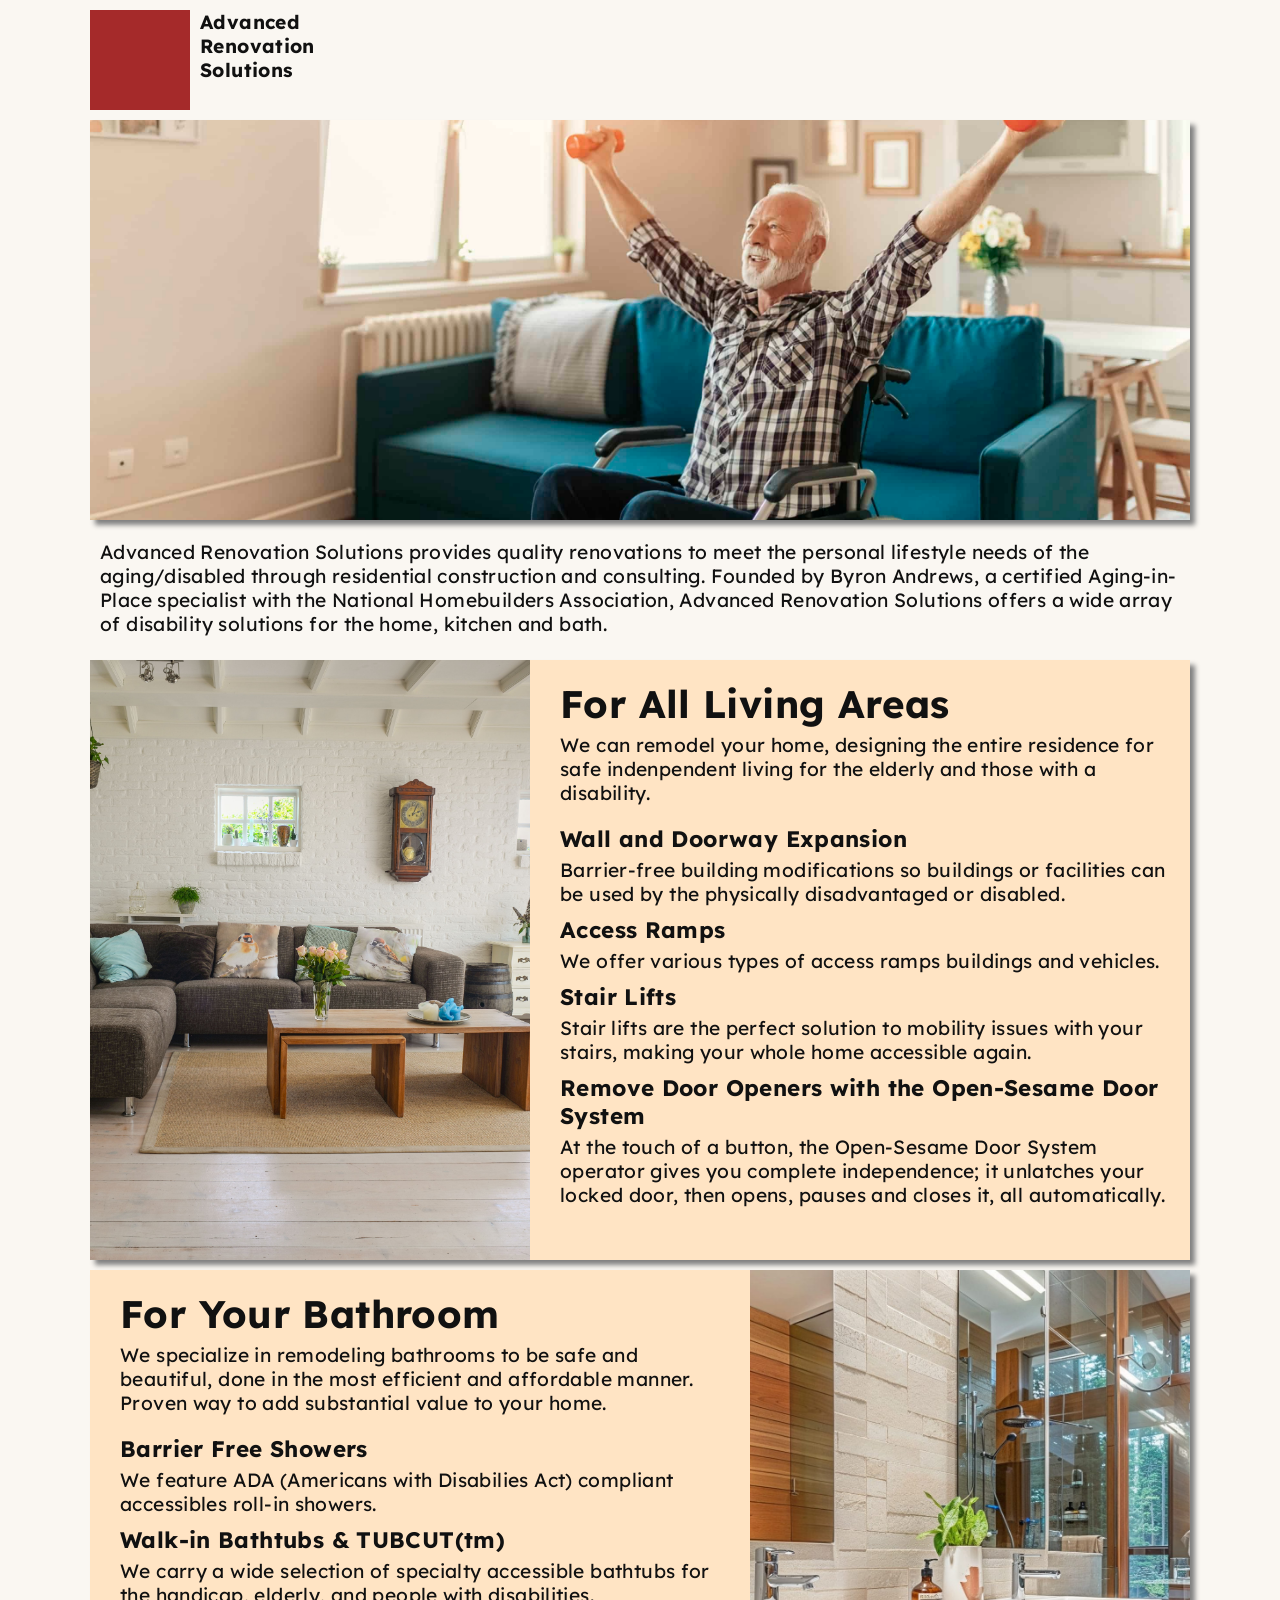
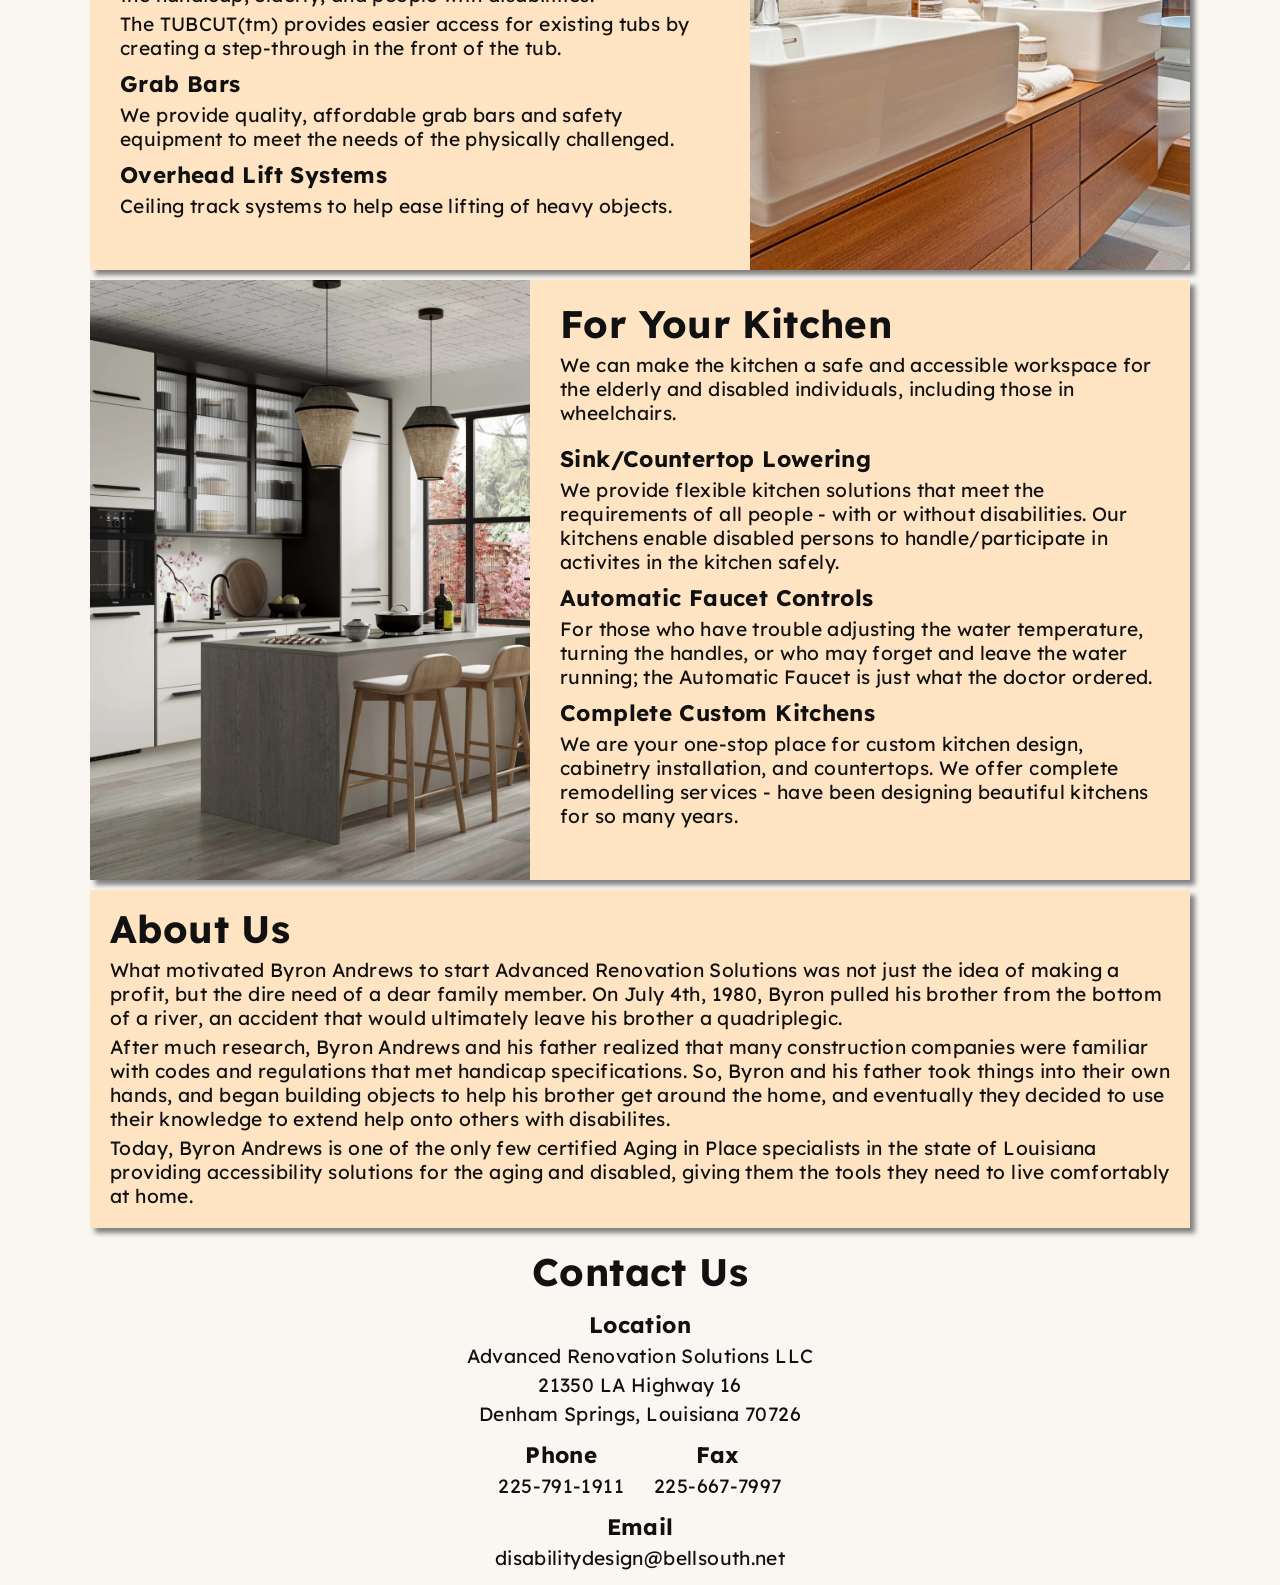
==== index.html @ 1af71c85 "Finish v1 Draft" ====
<!DOCTYPE html>
<html>
    <head>
        <meta charset="UTF-8">
        <meta name="viewport" content="width=device-width, initial-scale=1.0">
        <title> ARS </title>

        <!--Fonts-->
        <link rel="preconnect" href="https://fonts.googleapis.com">
        <link rel="preconnect" href="https://fonts.gstatic.com" crossorigin>
        <link href="https://fonts.googleapis.com/css2?family=Atkinson+Hyperlegible:ital,wght@0,400;0,700;1,400;1,700&family=Lexend:wght@100..900&display=swap" rel="stylesheet">

        <!--Styling-->
        <link rel="stylesheet" href="style.css">

    </head>

    <body>
        <div class="page">
            <!--Header Bar with Logo and Name-->
            <div class="header">
                <div class="logo"></div>
                <div class="name">
                    Advanced Renovation Solutions
                </div>
            </div>

            <!--Poster Image-->
            <div class="poster">
                <img class="poster-image" src="images/poster.jpg" alt="">
            </div>

            <!--Info Section-->
            <div class="info">
                <div class="intro-blurb">
                    <p>
                        Advanced Renovation Solutions provides quality renovations to meet the personal lifestyle needs of the aging/disabled through residential construction and consulting.
                        Founded by Byron Andrews, a certified Aging-in-Place specialist with the National Homebuilders Association, Advanced Renovation Solutions offers a wide array of disability solutions for the home, kitchen and bath.
                    </p>
                </div>
                <div class="info-box">
                    <img class="info-image left" src="images/image-1.jpg" alt="">
                    <div class="info-blurb">
                        <h1> For All Living Areas </h1>
                        <p class="section-intro"> We can remodel your home, designing the entire residence for safe indenpendent living for the elderly and those with a disability. </p>

                        <h3> Wall and Doorway Expansion </h3>
                        <p> Barrier-free building modifications so buildings or facilities can be used by the physically disadvantaged or disabled. </p>

                        <h3> Access Ramps </h3>
                        <p> We offer various types of access ramps buildings and vehicles. </p>

                        <h3> Stair Lifts </h3>
                        <p> Stair lifts are the perfect solution to mobility issues with your stairs, making your whole home accessible again. </p>

                        <h3> Remove Door Openers with the Open-Sesame Door System </h3>
                        <p> At the touch of a button, the Open-Sesame Door System operator gives you complete independence; it unlatches your locked door, then opens, pauses and closes it, all automatically. </p>
                    </div>
                </div>
                <div class="info-box">
                    <div class="info-blurb">
                        <h1> For Your Bathroom </h1>
                        <p class="section-intro"> We specialize in remodeling bathrooms to be safe and beautiful, done in the most efficient and affordable manner. Proven way to add substantial value to your home.

                        <h3> Barrier Free Showers </h3>
                        <p> We feature ADA (Americans with Disabilies Act) compliant accessibles roll-in showers. </p>

                        <h3> Walk-in Bathtubs & TUBCUT(tm) </h3>
                        <p> We carry a wide selection of specialty accessible bathtubs for the handicap, elderly, and people with disabilities. </p>

                        <p> The TUBCUT(tm) provides easier access for existing tubs by creating a step-through in the front of the tub. </p>

                        <h3> Grab Bars </h3>
                        <p> We provide quality, affordable grab bars and safety equipment to meet the needs of the physically challenged. </p>

                        <h3> Overhead Lift Systems </h3>
                        <p> Ceiling track systems to help ease lifting of heavy objects. </p>

                    </div>
                    <img class="info-image right" src="images/image-2.jpg" alt="">
                </div>
                <div class="info-box">
                    <img class="info-image left" src="images/image-3.jpg" alt="">
                    <div class="info-blurb">
                        <h1> For Your Kitchen </h1>
                        <p class="section-intro"> We can make the kitchen a safe and accessible workspace for the elderly and disabled individuals, including those in wheelchairs. </p>

                        <h3> Sink/Countertop Lowering </h3>
                        <p> We provide flexible kitchen solutions that meet the requirements of all people - with or without disabilities. Our kitchens enable disabled persons to handle/participate in activites in the kitchen safely. </p>

                        <h3> Automatic Faucet Controls </h3>
                        <p> For those who have trouble adjusting the water temperature, turning the handles, or who may forget and leave the water running; the Automatic Faucet is just what the doctor ordered. </p>

                        <h3> Complete Custom Kitchens </h3>
                        <p> We are your one-stop place for custom kitchen design, cabinetry installation, and countertops. We offer complete remodelling services - have been designing beautiful kitchens for so many years. </p>
                    </div>
                </div>
                <div class="about">
                    <h1> About Us </h1>
                    <p> What motivated Byron Andrews to start Advanced Renovation Solutions was not just the idea of making a profit, but the dire need of a dear family member. On July 4th, 1980, Byron pulled his brother from the bottom of a river, an accident that would ultimately leave his brother a quadriplegic. </p>
                    <p> After much research, Byron Andrews and his father realized that many construction companies were familiar with codes and regulations that met handicap specifications. So, Byron and his father took things into their own hands, and began building objects to help his brother get around the home, and eventually they decided to use their knowledge to extend help onto others with disabilites. </p>
                    <p> Today, Byron Andrews is one of the only few certified Aging in Place specialists in the state of Louisiana providing accessibility solutions for the aging and disabled, giving them the tools they need to live comfortably at home. </p>
                </div>
            </div>

            <!--<div class="divider"> </div>-->

            <!--Contact Section-->
            <div class="contact">
                <h1> Contact Us </h1>

                <div class="contact-location">
                    <h3> Location </h3>
                    <p> Advanced Renovation Solutions LLC</p>
                    <p> 21350 LA Highway 16 </p>
                    <p> Denham Springs, Louisiana 70726 </p>
                </div>

                <div class="contact-numbers">
                    <div class="phone">
                        <h3> Phone </h3>
                        <p> 225-791-1911 </p>
                    </div>

                    <div class="fax">
                        <h3> Fax </h3>
                        <p> 225-667-7997 </p>
                    </div>
                </div>

                <div class="email">
                    <h3> Email </h3>
                    <p> disabilitydesign@bellsouth.net</p>
                </div>
            </div>
        </div>
    </body>
</html>
---- style.css ----
@import url('https://fonts.googleapis.com/css2?family=Atkinson+Hyperlegible:wght@400;700&display=swap');

:root {
    --primary-bg-colour: bisque;
    --secondary-bg-colour: beige;
}

.page {
    max-width: 1100px;
    margin: 0 auto;
}

body {
  font-family: "Lexend";
  font-size: 1.20rem;
  /*line-height: 1.6;*/
  letter-spacing: 0.02em;
  color: #111;
  /*background: #fff;*/
  background-color: #FAF7F2;
  margin: 10px;
}

.header {
    width: 100%;
    height: 100px;

    display: flex;
    flex-direction: row;

    /*background-color: var(--primary-bg-colour);*/
    margin-bottom: 10px;
}

.logo {
    width: 100px;
    height: 100%;

    background-color: brown;
    margin-right: 10px;
}

.name {
    width: min-content;
    font-weight: bold;
    /*font-size: 1.5rem;*/
    /*text-shadow: 20px 10px 10px grey;*/
}

.poster {
    width: 100%;
    height: 400px;
    box-shadow: 5px 5px 5px grey;
}

.poster-image {
    width: 100%;
    height: 100%;
    object-fit: cover;
}

.intro-blurb {
    height: 100px;
    padding: 10px;
    margin: 10px 0 10px 0;

    /*background-color: var(--primary-bg-colour);*/
}

.info-box {
    width: 100%;
    height: 600px;
    margin-bottom: 10px;

    display: flex;
    flex-direction: row;

    background-color: var(--primary-bg-colour);
    box-shadow: 5px 5px 5px grey;
}

.info-blurb {
    height: 100%;
    width: 70%;
    margin-left: 10px;
    padding: 20px
}

.info-image {
    width: 40%;
    height: 100%;
    object-fit: cover;
}

.section-intro {
    margin-bottom: 20px;
}

.left {
    /*margin-right: 10px;*/
}

.right {
    margin-left: 10px;
    right: 0px;
}

h1, h2, h3, p {
    margin: 0px 0px 5px 0px
}

h3 {
    margin-top: 10px
}

.about {
    margin-bottom: 10px;
    padding: 15px 20px 15px 20px;
    background-color: var(--primary-bg-colour);
    box-shadow: 5px 5px 5px grey;
}

.about p {
    max-width: 180ch;
}

.about h1 {
    margin-top: 0px;
}

.divider {
    height: 2px;
    margin: 20px 5px 10px 5px;

    background-color: black;
    box-shadow: 5px 2px 5px grey;
}

.contact {
    margin-top: 20px;

    display: flex;
    flex-direction: column;
    justify-content: center;
    align-items: center;
    text-align: center;
}

.contact-numbers {
    display: flex;
    flex-direction: row;
}

.fax {
    margin-left: 30px;
}
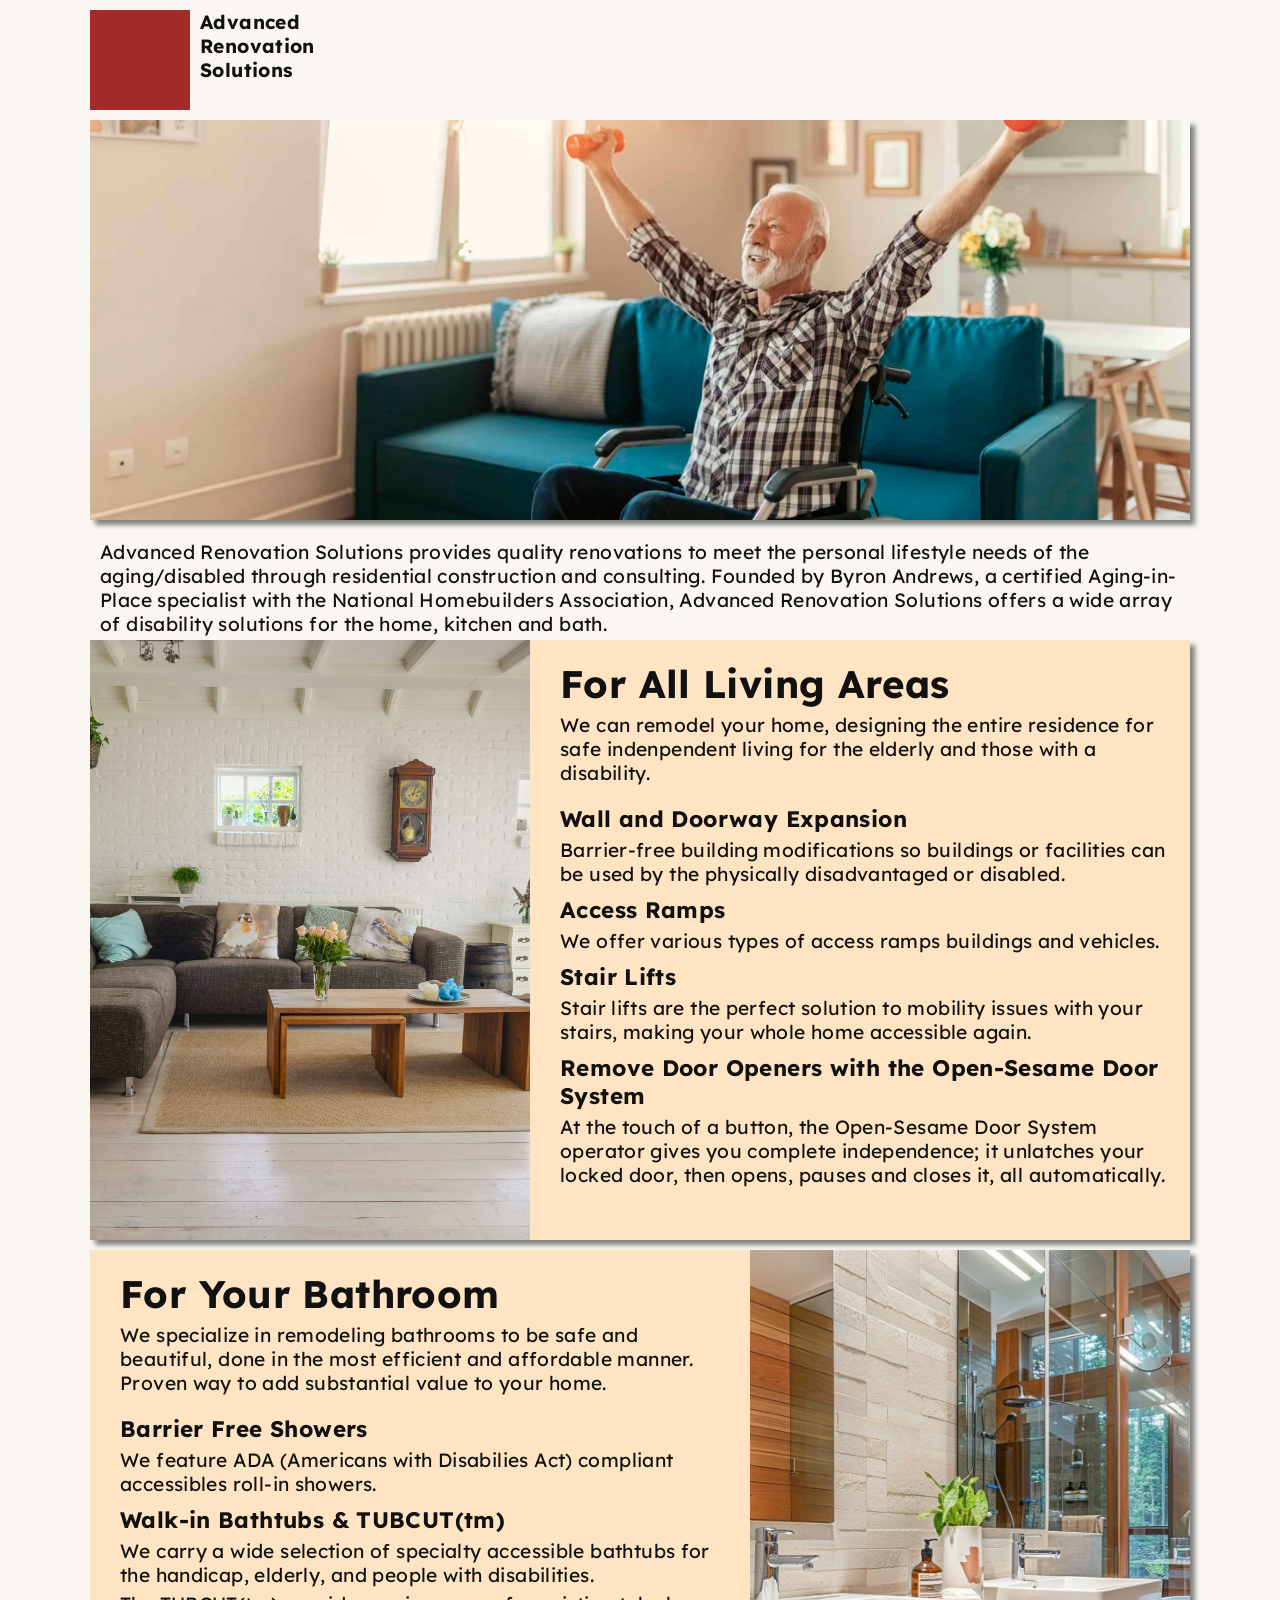
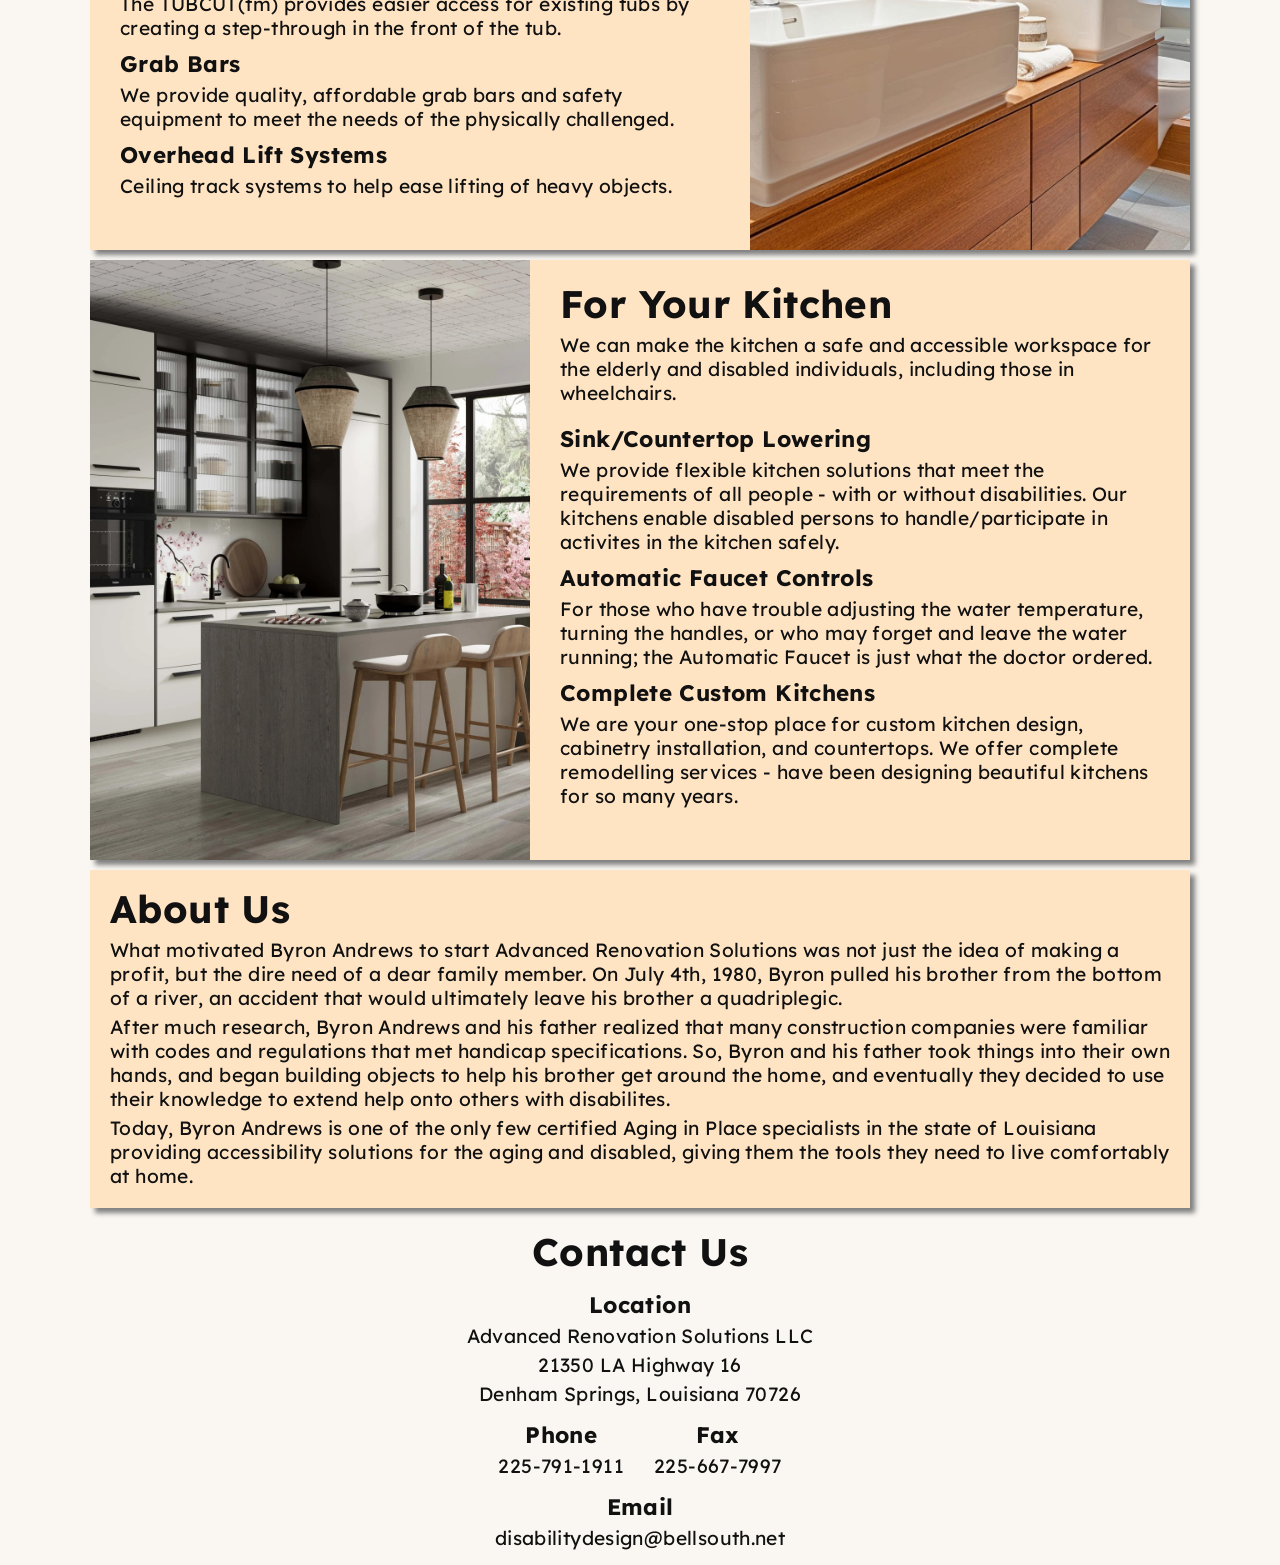
==== commit 196d6771: "Add support for more mobile resolutions." ====
--- a/index.html
+++ b/index.html
@@ -12,6 +12,7 @@
 
         <!--Styling-->
         <link rel="stylesheet" href="style.css">
+        <link rel="stylesheet" href="mobile-style.css" media="(max-width: 1100px)">
 
     </head>
 
@@ -75,7 +76,6 @@
 
                         <h3> Overhead Lift Systems </h3>
                         <p> Ceiling track systems to help ease lifting of heavy objects. </p>
-
                     </div>
                     <img class="info-image right" src="images/image-2.jpg" alt="">
                 </div>
--- a/style.css
+++ b/style.css
@@ -1,8 +1,10 @@
-@import url('https://fonts.googleapis.com/css2?family=Atkinson+Hyperlegible:wght@400;700&display=swap');
-
 :root {
     --primary-bg-colour: bisque;
     --secondary-bg-colour: beige;
+}
+
+*, *::before, *::after {
+  box-sizing: border-box;   /* padding now counts inside the width */
 }
 
 .page {
@@ -11,14 +13,14 @@
 }
 
 body {
-  font-family: "Lexend";
-  font-size: 1.20rem;
-  /*line-height: 1.6;*/
-  letter-spacing: 0.02em;
-  color: #111;
-  /*background: #fff;*/
-  background-color: #FAF7F2;
-  margin: 10px;
+    font-family: "Lexend";
+    font-size: 1.20rem;
+    /*line-height: 1.6;*/
+    letter-spacing: 0.02em;
+    color: #111;
+    /*background: #fff;*/
+    background-color: #FAF7F2;
+    margin: 10px;
 }
 
 .header {
@@ -63,8 +65,6 @@
     height: 100px;
     padding: 10px;
     margin: 10px 0 10px 0;
-
-    /*background-color: var(--primary-bg-colour);*/
 }
 
 .info-box {
@@ -94,15 +94,6 @@
 
 .section-intro {
     margin-bottom: 20px;
-}
-
-.left {
-    /*margin-right: 10px;*/
-}
-
-.right {
-    margin-left: 10px;
-    right: 0px;
 }
 
 h1, h2, h3, p {
--- a/mobile-style.css
+++ b/mobile-style.css
@@ -0,0 +1,30 @@
+body {
+    font-size: 1.10rem;
+    margin: 10px;
+}
+
+.intro-blurb {
+    height: fit-content;
+}
+
+.info-box {
+    flex-direction: column;
+    height: fit-content;
+}
+
+.info-image {
+    order: -1;
+    width: 100%;
+    height: fit-content;
+}
+
+.info-blurb {
+    width: 100%;
+    height: fit-content;
+    padding: 0px 15px 0px 15px;
+    margin: 20px 0px 20px 0px;
+}
+
+h1 {
+    font-size: 1.60rem;
+}
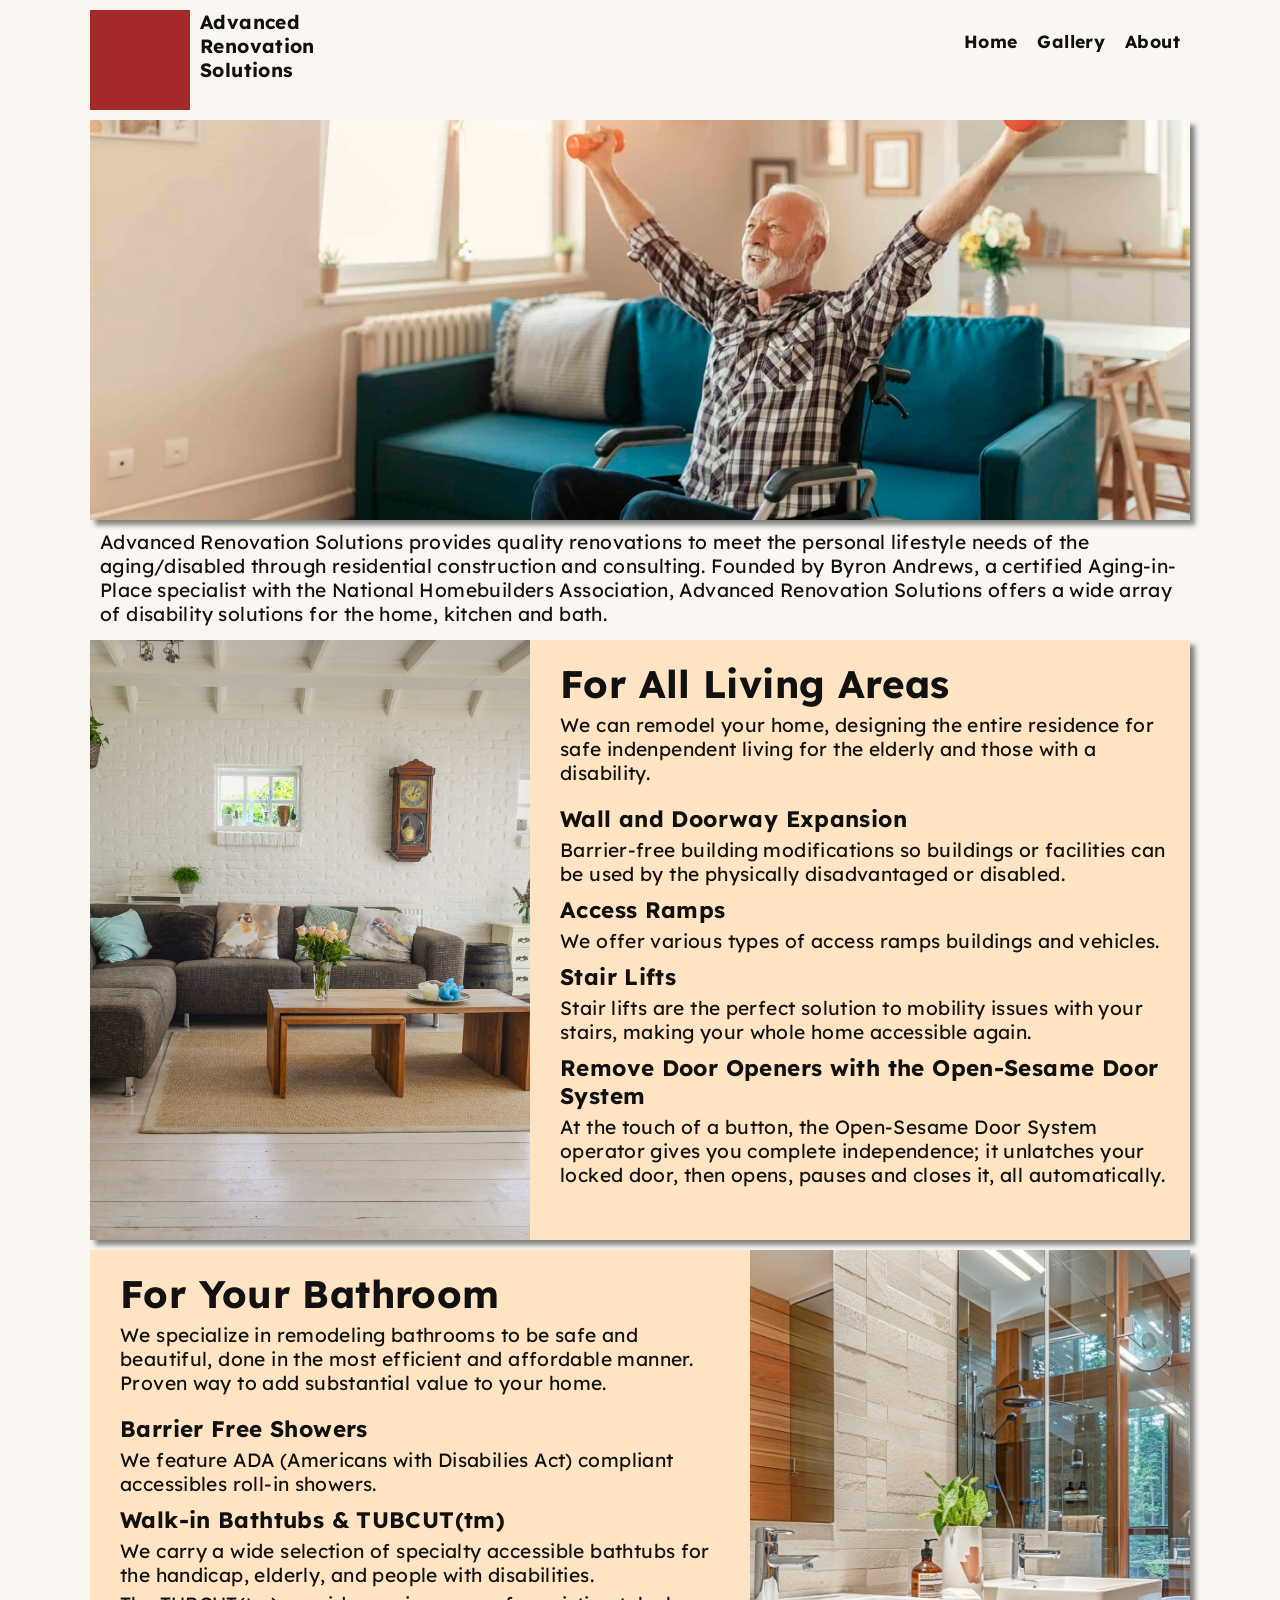
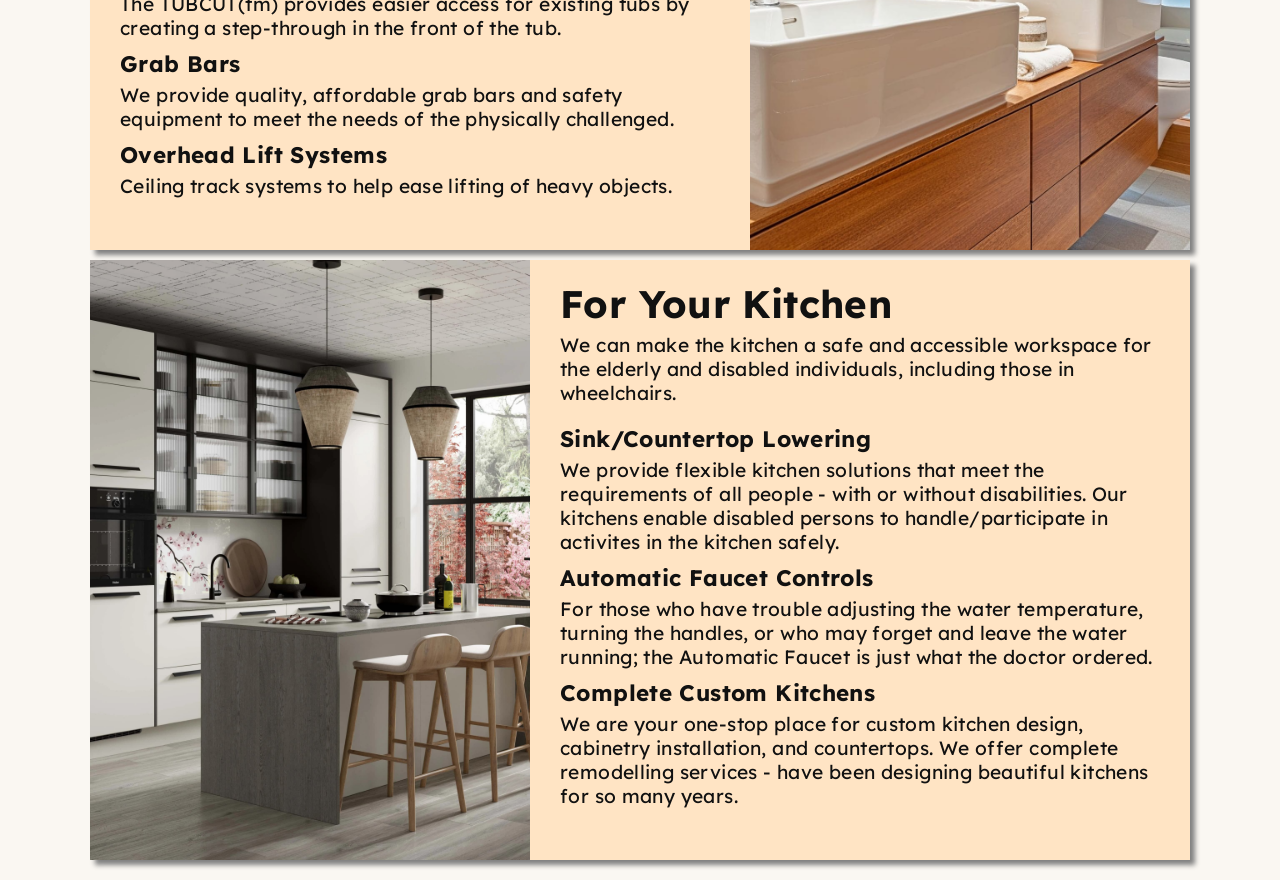
==== commit 0a7910cd: "Start implementing multi-page support." ====
--- a/index.html
+++ b/index.html
@@ -3,7 +3,7 @@
     <head>
         <meta charset="UTF-8">
         <meta name="viewport" content="width=device-width, initial-scale=1.0">
-        <title> ARS </title>
+        <title> ARS | Home </title>
 
         <!--Fonts-->
         <link rel="preconnect" href="https://fonts.googleapis.com">
@@ -13,7 +13,6 @@
         <!--Styling-->
         <link rel="stylesheet" href="style.css">
         <link rel="stylesheet" href="mobile-style.css" media="(max-width: 1100px)">
-
     </head>
 
     <body>
@@ -23,6 +22,11 @@
                 <div class="logo"></div>
                 <div class="name">
                     Advanced Renovation Solutions
+                </div>
+                <div class="page-buttons">
+                    <a href="index.html"> Home </a>
+                    <a href="gallery.html"> Gallery </a>
+                    <a href="about.html"> About </a>
                 </div>
             </div>
 
@@ -40,7 +44,7 @@
                     </p>
                 </div>
                 <div class="info-box">
-                    <img class="info-image left" src="images/image-1.jpg" alt="">
+                    <img class="info-image left" src="images/info-image-1.jpg" alt="">
                     <div class="info-blurb">
                         <h1> For All Living Areas </h1>
                         <p class="section-intro"> We can remodel your home, designing the entire residence for safe indenpendent living for the elderly and those with a disability. </p>
@@ -77,10 +81,10 @@
                         <h3> Overhead Lift Systems </h3>
                         <p> Ceiling track systems to help ease lifting of heavy objects. </p>
                     </div>
-                    <img class="info-image right" src="images/image-2.jpg" alt="">
+                    <img class="info-image right" src="images/info-image-2.jpg" alt="">
                 </div>
                 <div class="info-box">
-                    <img class="info-image left" src="images/image-3.jpg" alt="">
+                    <img class="info-image left" src="images/info-image-3.jpg" alt="">
                     <div class="info-blurb">
                         <h1> For Your Kitchen </h1>
                         <p class="section-intro"> We can make the kitchen a safe and accessible workspace for the elderly and disabled individuals, including those in wheelchairs. </p>
@@ -95,43 +99,6 @@
                         <p> We are your one-stop place for custom kitchen design, cabinetry installation, and countertops. We offer complete remodelling services - have been designing beautiful kitchens for so many years. </p>
                     </div>
                 </div>
-                <div class="about">
-                    <h1> About Us </h1>
-                    <p> What motivated Byron Andrews to start Advanced Renovation Solutions was not just the idea of making a profit, but the dire need of a dear family member. On July 4th, 1980, Byron pulled his brother from the bottom of a river, an accident that would ultimately leave his brother a quadriplegic. </p>
-                    <p> After much research, Byron Andrews and his father realized that many construction companies were familiar with codes and regulations that met handicap specifications. So, Byron and his father took things into their own hands, and began building objects to help his brother get around the home, and eventually they decided to use their knowledge to extend help onto others with disabilites. </p>
-                    <p> Today, Byron Andrews is one of the only few certified Aging in Place specialists in the state of Louisiana providing accessibility solutions for the aging and disabled, giving them the tools they need to live comfortably at home. </p>
-                </div>
-            </div>
-
-            <!--<div class="divider"> </div>-->
-
-            <!--Contact Section-->
-            <div class="contact">
-                <h1> Contact Us </h1>
-
-                <div class="contact-location">
-                    <h3> Location </h3>
-                    <p> Advanced Renovation Solutions LLC</p>
-                    <p> 21350 LA Highway 16 </p>
-                    <p> Denham Springs, Louisiana 70726 </p>
-                </div>
-
-                <div class="contact-numbers">
-                    <div class="phone">
-                        <h3> Phone </h3>
-                        <p> 225-791-1911 </p>
-                    </div>
-
-                    <div class="fax">
-                        <h3> Fax </h3>
-                        <p> 225-667-7997 </p>
-                    </div>
-                </div>
-
-                <div class="email">
-                    <h3> Email </h3>
-                    <p> disabilitydesign@bellsouth.net</p>
-                </div>
             </div>
         </div>
     </body>
--- a/style.css
+++ b/style.css
@@ -10,6 +10,7 @@
 .page {
     max-width: 1100px;
     margin: 0 auto;
+    margin-bottom: 20px;
 }
 
 body {
@@ -49,6 +50,30 @@
     /*text-shadow: 20px 10px 10px grey;*/
 }
 
+.page-buttons {
+    margin-left: auto;
+
+    display: flex;
+}
+
+.page-buttons a {
+    font-family: "Lexend";
+    font-weight: bold;
+    font-size: 1.10rem;
+
+    color: #111;
+    text-decoration: none;
+
+    padding: 20px 10px;
+
+    cursor: pointer;
+    transition: color 0.2s ease;
+}
+
+.page-buttons a:hover {
+    color: darkgoldenrod;
+}
+
 .poster {
     width: 100%;
     height: 400px;
@@ -63,7 +88,7 @@
 
 .intro-blurb {
     height: 100px;
-    padding: 10px;
+    padding: 0px 10px 0px 10px;
     margin: 10px 0 10px 0;
 }
 
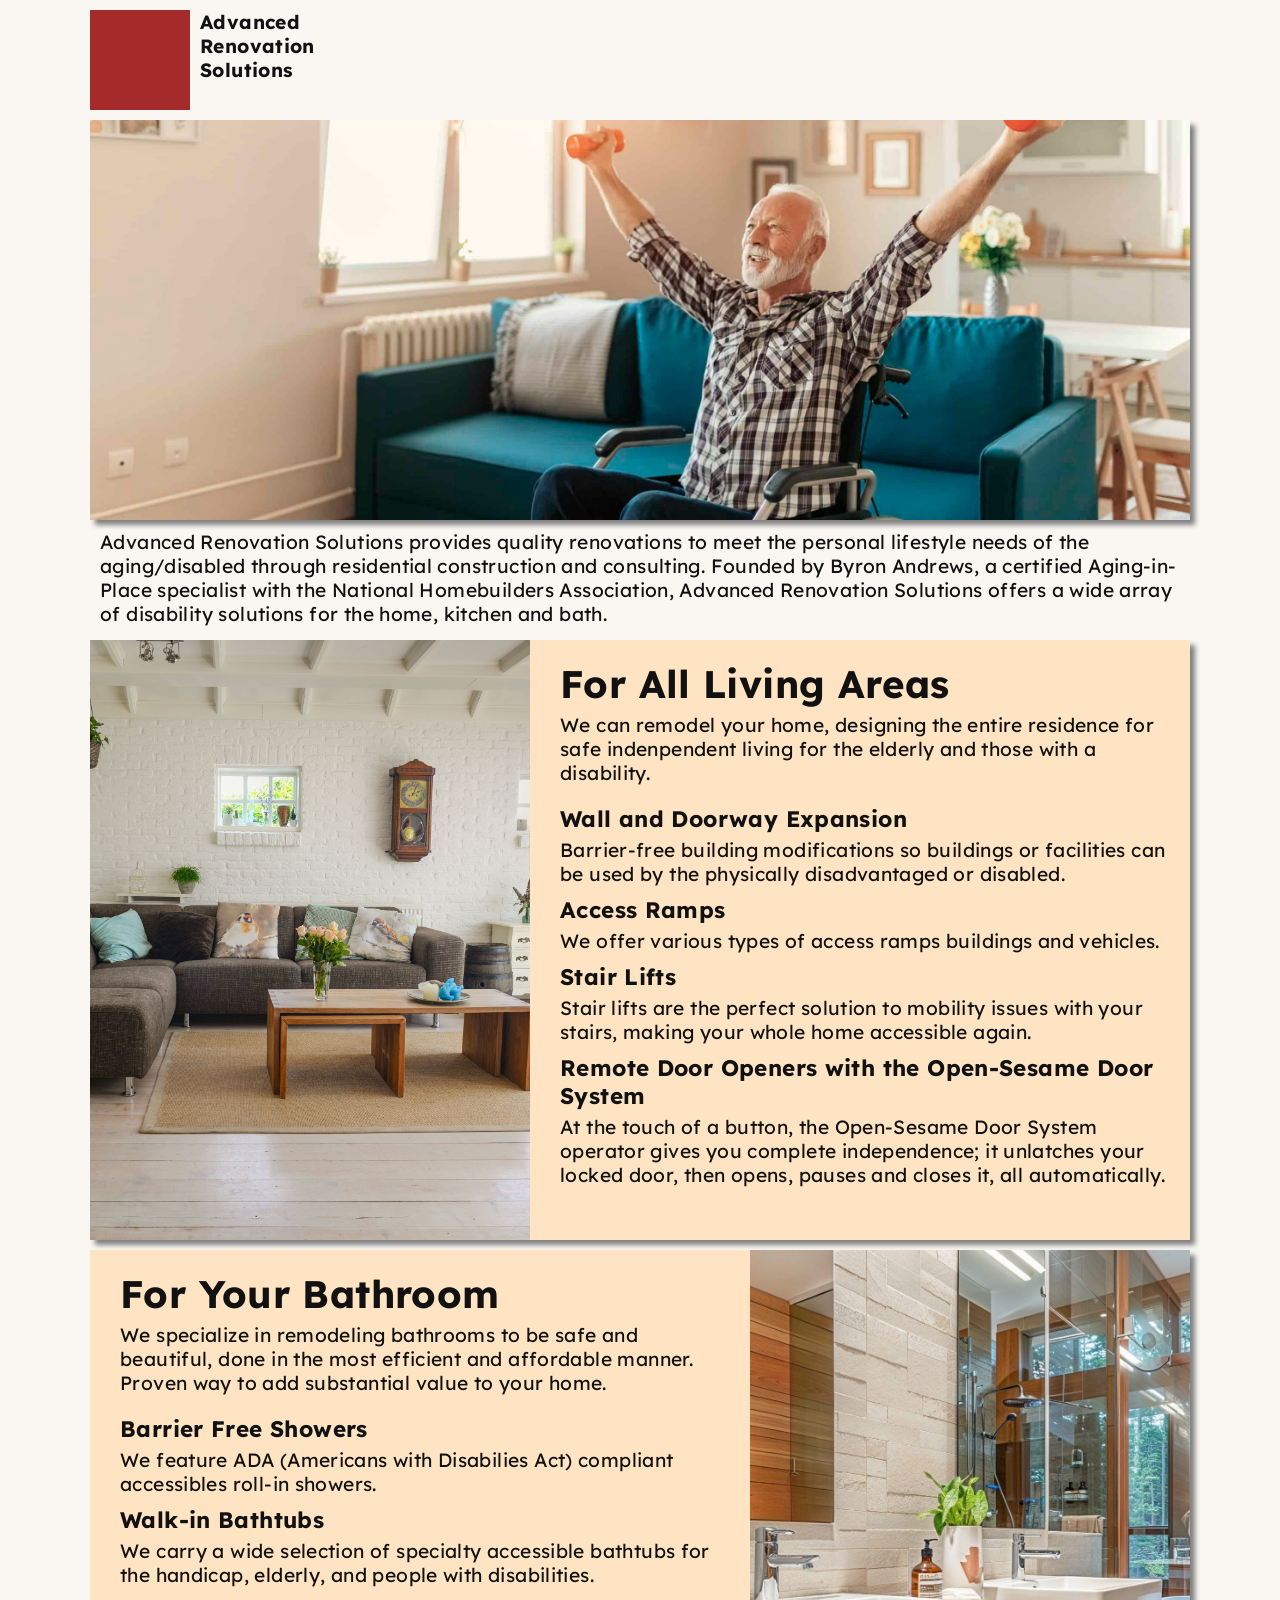
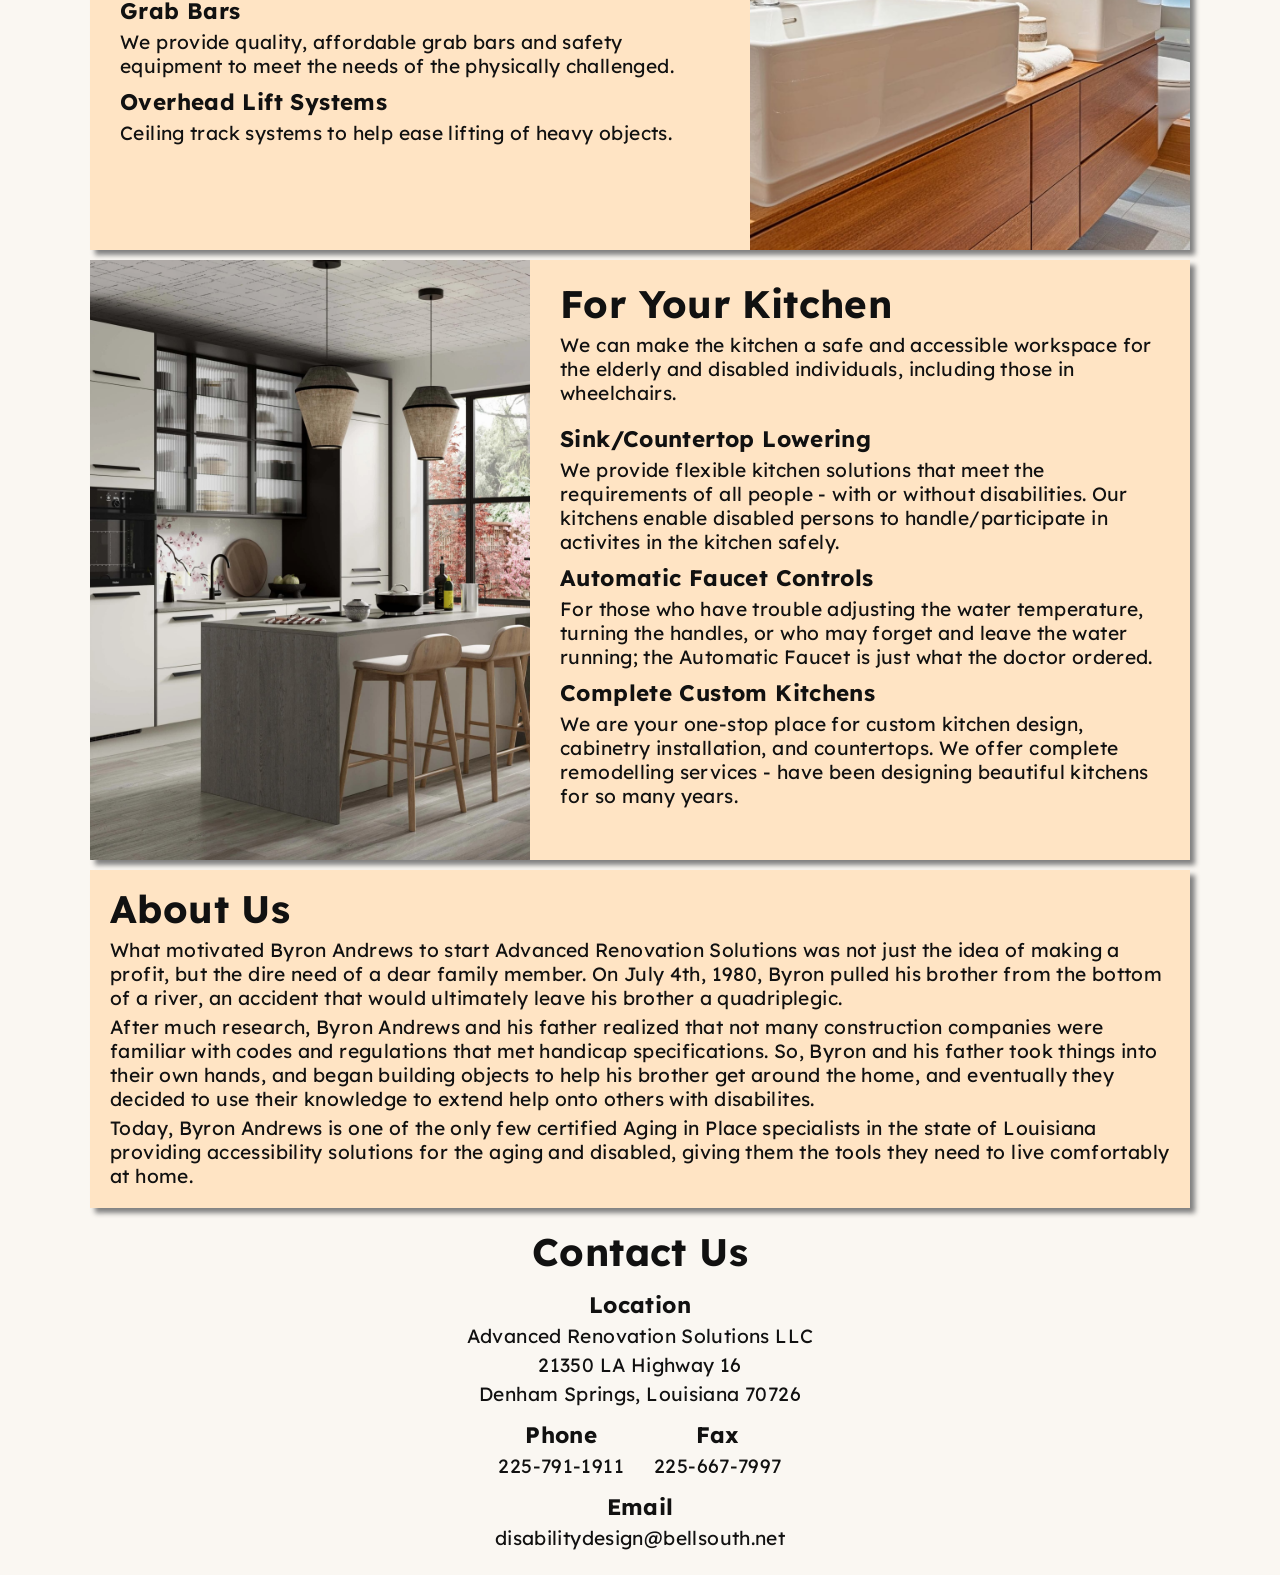
==== commit 39cf316f: "Make requested changes." ====
--- a/index.html
+++ b/index.html
@@ -3,7 +3,7 @@
     <head>
         <meta charset="UTF-8">
         <meta name="viewport" content="width=device-width, initial-scale=1.0">
-        <title> ARS | Home </title>
+        <title> ARS </title>
 
         <!--Fonts-->
         <link rel="preconnect" href="https://fonts.googleapis.com">
@@ -13,6 +13,7 @@
         <!--Styling-->
         <link rel="stylesheet" href="style.css">
         <link rel="stylesheet" href="mobile-style.css" media="(max-width: 1100px)">
+
     </head>
 
     <body>
@@ -22,11 +23,6 @@
                 <div class="logo"></div>
                 <div class="name">
                     Advanced Renovation Solutions
-                </div>
-                <div class="page-buttons">
-                    <a href="index.html"> Home </a>
-                    <a href="gallery.html"> Gallery </a>
-                    <a href="about.html"> About </a>
                 </div>
             </div>
 
@@ -44,7 +40,7 @@
                     </p>
                 </div>
                 <div class="info-box">
-                    <img class="info-image left" src="images/info-image-1.jpg" alt="">
+                    <img class="info-image left" src="images/image-1.jpg" alt="">
                     <div class="info-blurb">
                         <h1> For All Living Areas </h1>
                         <p class="section-intro"> We can remodel your home, designing the entire residence for safe indenpendent living for the elderly and those with a disability. </p>
@@ -58,7 +54,7 @@
                         <h3> Stair Lifts </h3>
                         <p> Stair lifts are the perfect solution to mobility issues with your stairs, making your whole home accessible again. </p>
 
-                        <h3> Remove Door Openers with the Open-Sesame Door System </h3>
+                        <h3> Remote Door Openers with the Open-Sesame Door System </h3>
                         <p> At the touch of a button, the Open-Sesame Door System operator gives you complete independence; it unlatches your locked door, then opens, pauses and closes it, all automatically. </p>
                     </div>
                 </div>
@@ -70,10 +66,8 @@
                         <h3> Barrier Free Showers </h3>
                         <p> We feature ADA (Americans with Disabilies Act) compliant accessibles roll-in showers. </p>
 
-                        <h3> Walk-in Bathtubs & TUBCUT(tm) </h3>
+                        <h3> Walk-in Bathtubs </h3>
                         <p> We carry a wide selection of specialty accessible bathtubs for the handicap, elderly, and people with disabilities. </p>
-
-                        <p> The TUBCUT(tm) provides easier access for existing tubs by creating a step-through in the front of the tub. </p>
 
                         <h3> Grab Bars </h3>
                         <p> We provide quality, affordable grab bars and safety equipment to meet the needs of the physically challenged. </p>
@@ -81,10 +75,10 @@
                         <h3> Overhead Lift Systems </h3>
                         <p> Ceiling track systems to help ease lifting of heavy objects. </p>
                     </div>
-                    <img class="info-image right" src="images/info-image-2.jpg" alt="">
+                    <img class="info-image right" src="images/image-2.jpg" alt="">
                 </div>
                 <div class="info-box">
-                    <img class="info-image left" src="images/info-image-3.jpg" alt="">
+                    <img class="info-image left" src="images/image-3.jpg" alt="">
                     <div class="info-blurb">
                         <h1> For Your Kitchen </h1>
                         <p class="section-intro"> We can make the kitchen a safe and accessible workspace for the elderly and disabled individuals, including those in wheelchairs. </p>
@@ -99,6 +93,43 @@
                         <p> We are your one-stop place for custom kitchen design, cabinetry installation, and countertops. We offer complete remodelling services - have been designing beautiful kitchens for so many years. </p>
                     </div>
                 </div>
+                <div class="about">
+                    <h1> About Us </h1>
+                    <p> What motivated Byron Andrews to start Advanced Renovation Solutions was not just the idea of making a profit, but the dire need of a dear family member. On July 4th, 1980, Byron pulled his brother from the bottom of a river, an accident that would ultimately leave his brother a quadriplegic. </p>
+                    <p> After much research, Byron Andrews and his father realized that not many construction companies were familiar with codes and regulations that met handicap specifications. So, Byron and his father took things into their own hands, and began building objects to help his brother get around the home, and eventually they decided to use their knowledge to extend help onto others with disabilites. </p>
+                    <p> Today, Byron Andrews is one of the only few certified Aging in Place specialists in the state of Louisiana providing accessibility solutions for the aging and disabled, giving them the tools they need to live comfortably at home. </p>
+                </div>
+            </div>
+
+            <!--<div class="divider"> </div>-->
+
+            <!--Contact Section-->
+            <div class="contact">
+                <h1> Contact Us </h1>
+
+                <div class="contact-location">
+                    <h3> Location </h3>
+                    <p> Advanced Renovation Solutions LLC</p>
+                    <p> 21350 LA Highway 16 </p>
+                    <p> Denham Springs, Louisiana 70726 </p>
+                </div>
+
+                <div class="contact-numbers">
+                    <div class="phone">
+                        <h3> Phone </h3>
+                        <p> 225-791-1911 </p>
+                    </div>
+
+                    <div class="fax">
+                        <h3> Fax </h3>
+                        <p> 225-667-7997 </p>
+                    </div>
+                </div>
+
+                <div class="email">
+                    <h3> Email </h3>
+                    <p> disabilitydesign@bellsouth.net</p>
+                </div>
             </div>
         </div>
     </body>
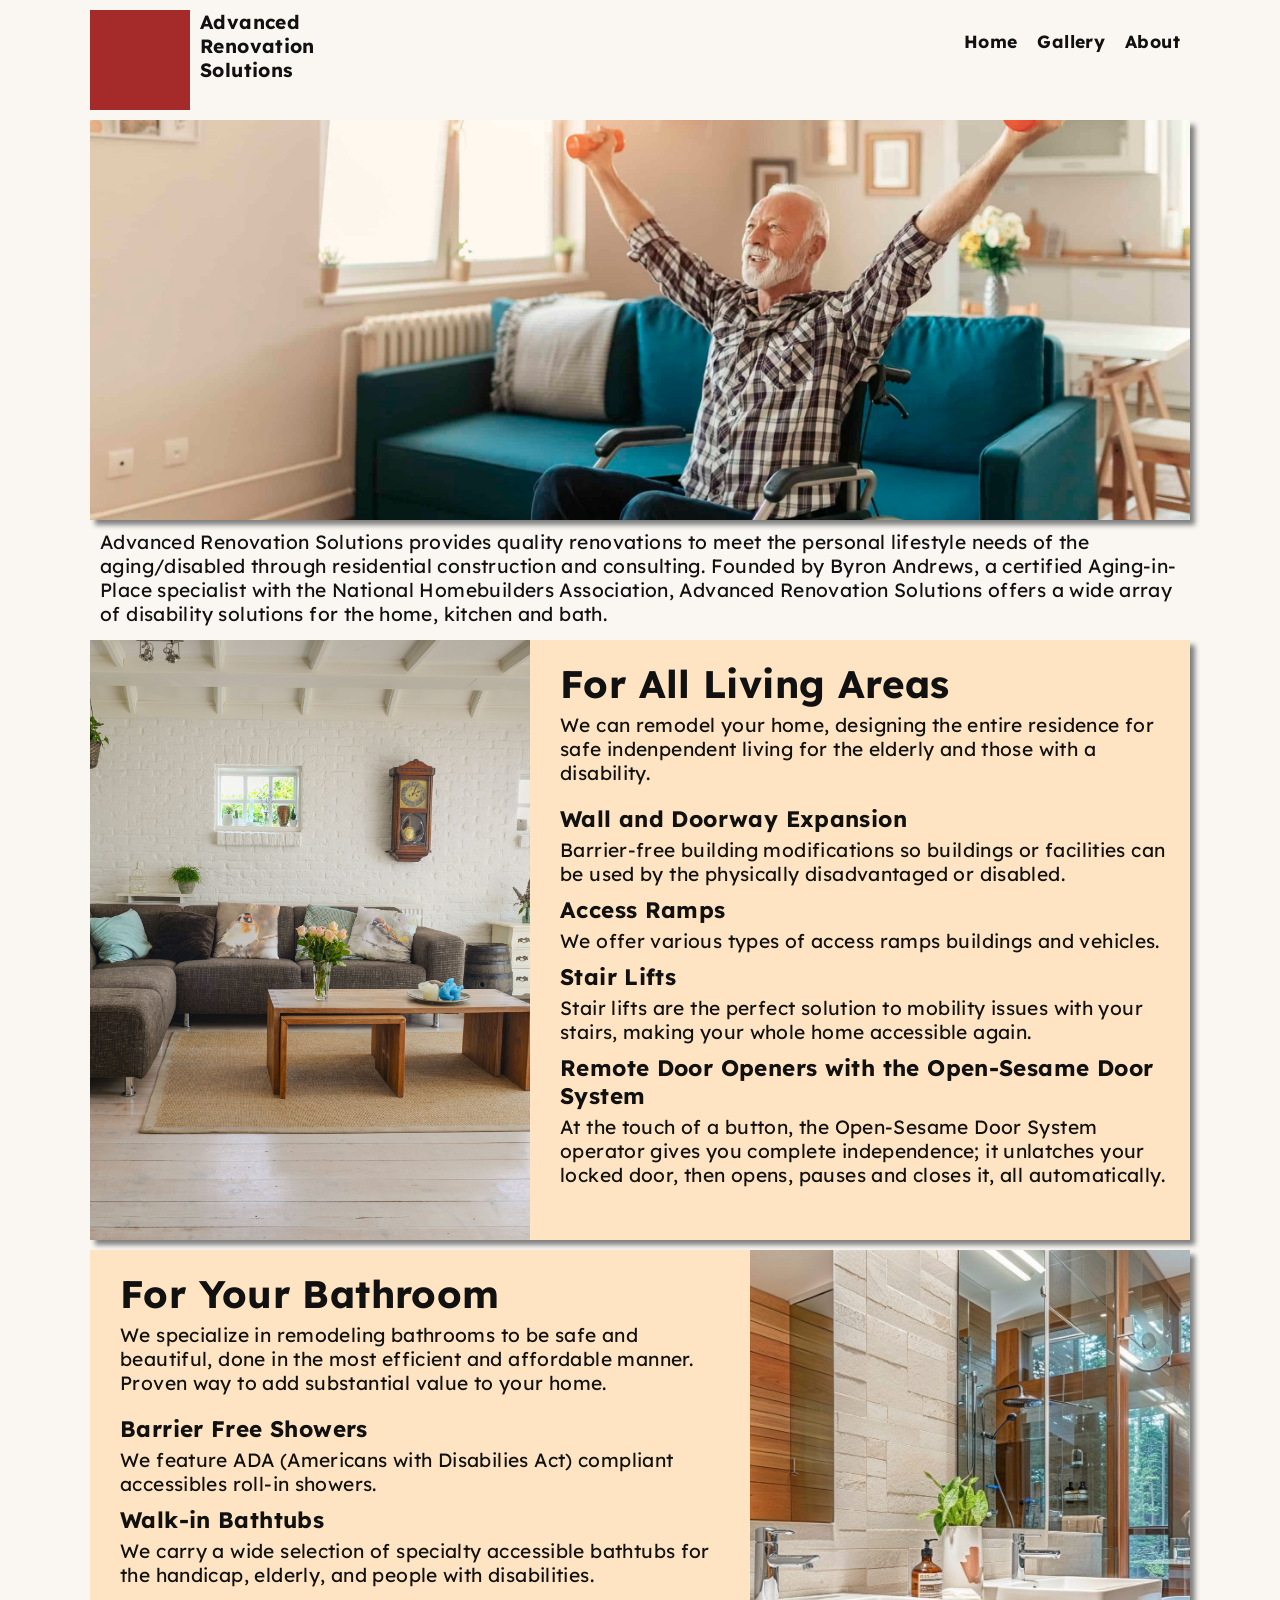
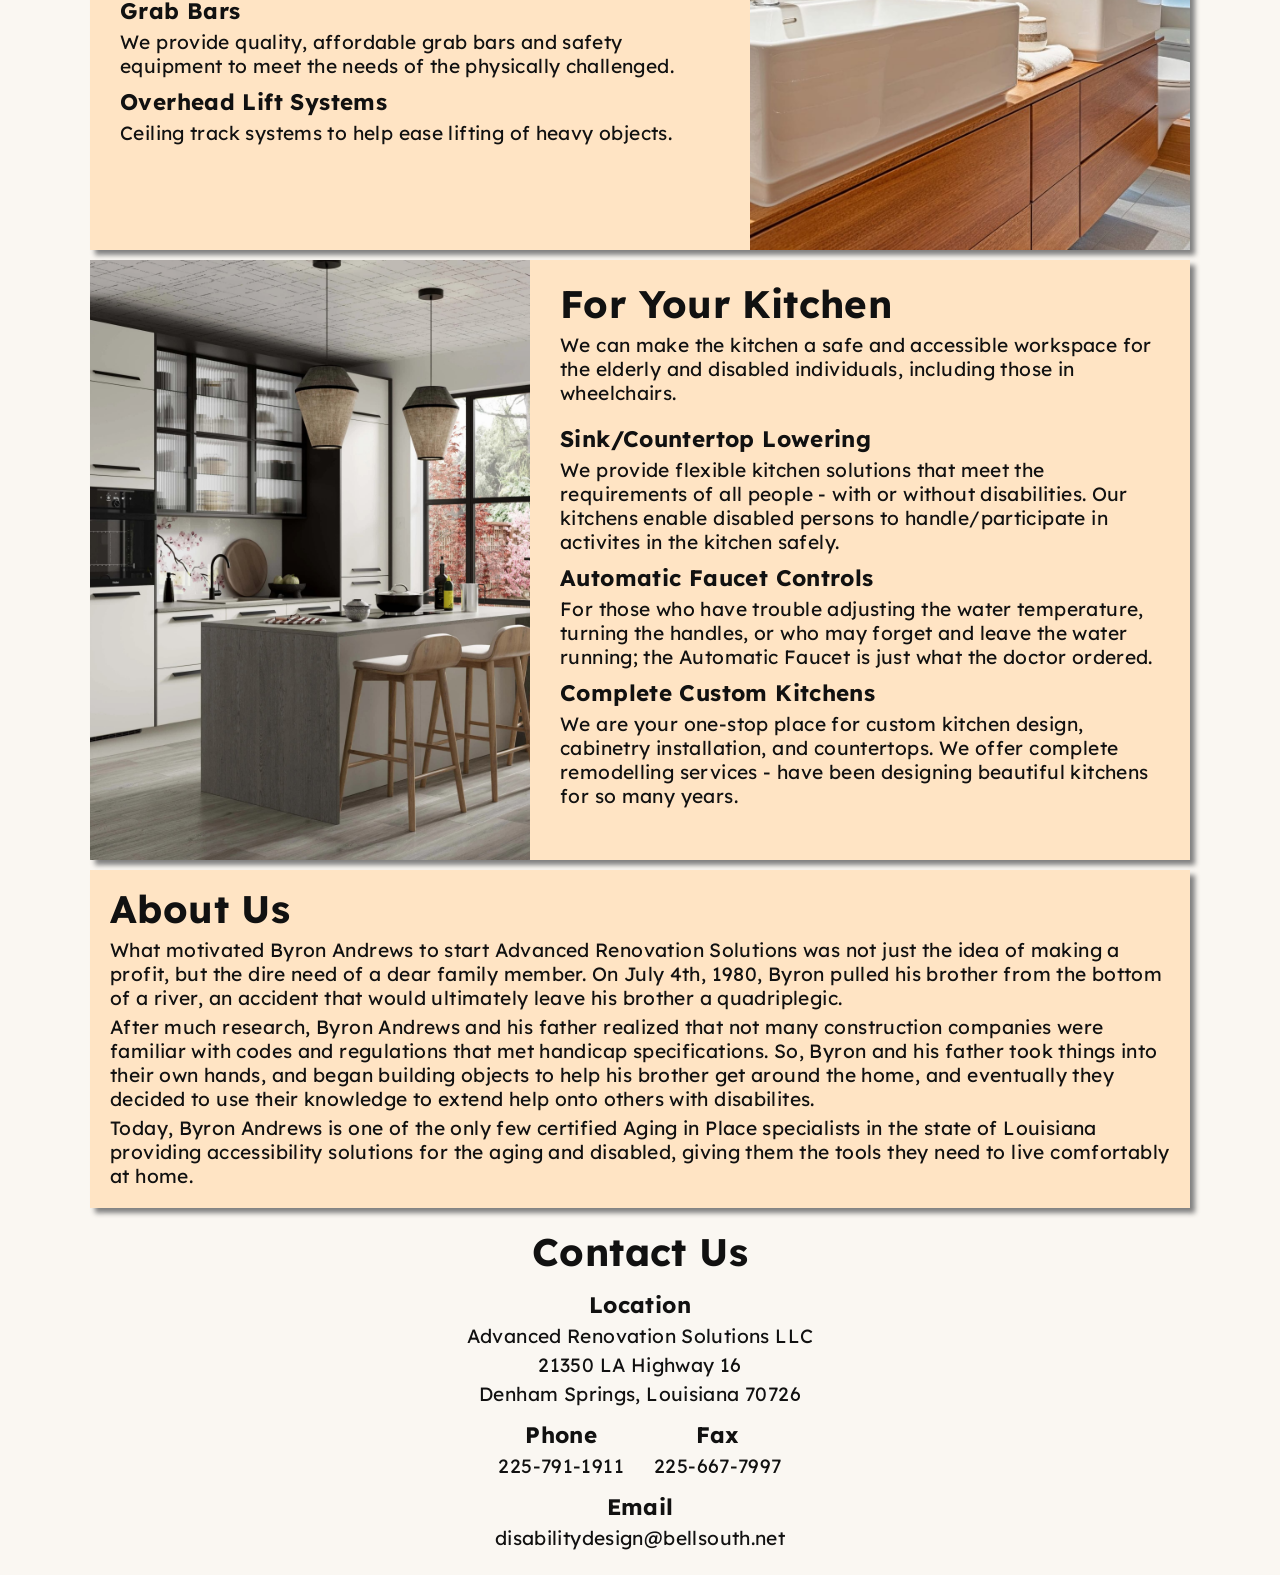
==== commit 57b7da38: "Merge Branch Pages" ====
--- a/index.html
+++ b/index.html
@@ -3,7 +3,7 @@
     <head>
         <meta charset="UTF-8">
         <meta name="viewport" content="width=device-width, initial-scale=1.0">
-        <title> ARS </title>
+        <title> ARS | Home </title>
 
         <!--Fonts-->
         <link rel="preconnect" href="https://fonts.googleapis.com">
@@ -13,7 +13,6 @@
         <!--Styling-->
         <link rel="stylesheet" href="style.css">
         <link rel="stylesheet" href="mobile-style.css" media="(max-width: 1100px)">
-
     </head>
 
     <body>
@@ -23,6 +22,11 @@
                 <div class="logo"></div>
                 <div class="name">
                     Advanced Renovation Solutions
+                </div>
+                <div class="page-buttons">
+                    <a href="index.html"> Home </a>
+                    <a href="gallery.html"> Gallery </a>
+                    <a href="about.html"> About </a>
                 </div>
             </div>
 
@@ -40,7 +44,7 @@
                     </p>
                 </div>
                 <div class="info-box">
-                    <img class="info-image left" src="images/image-1.jpg" alt="">
+                    <img class="info-image left" src="images/info-image-1.jpg" alt="">
                     <div class="info-blurb">
                         <h1> For All Living Areas </h1>
                         <p class="section-intro"> We can remodel your home, designing the entire residence for safe indenpendent living for the elderly and those with a disability. </p>
@@ -75,10 +79,10 @@
                         <h3> Overhead Lift Systems </h3>
                         <p> Ceiling track systems to help ease lifting of heavy objects. </p>
                     </div>
-                    <img class="info-image right" src="images/image-2.jpg" alt="">
+                    <img class="info-image right" src="images/info-image-2.jpg" alt="">
                 </div>
                 <div class="info-box">
-                    <img class="info-image left" src="images/image-3.jpg" alt="">
+                    <img class="info-image left" src="images/info-image-3.jpg" alt="">
                     <div class="info-blurb">
                         <h1> For Your Kitchen </h1>
                         <p class="section-intro"> We can make the kitchen a safe and accessible workspace for the elderly and disabled individuals, including those in wheelchairs. </p>
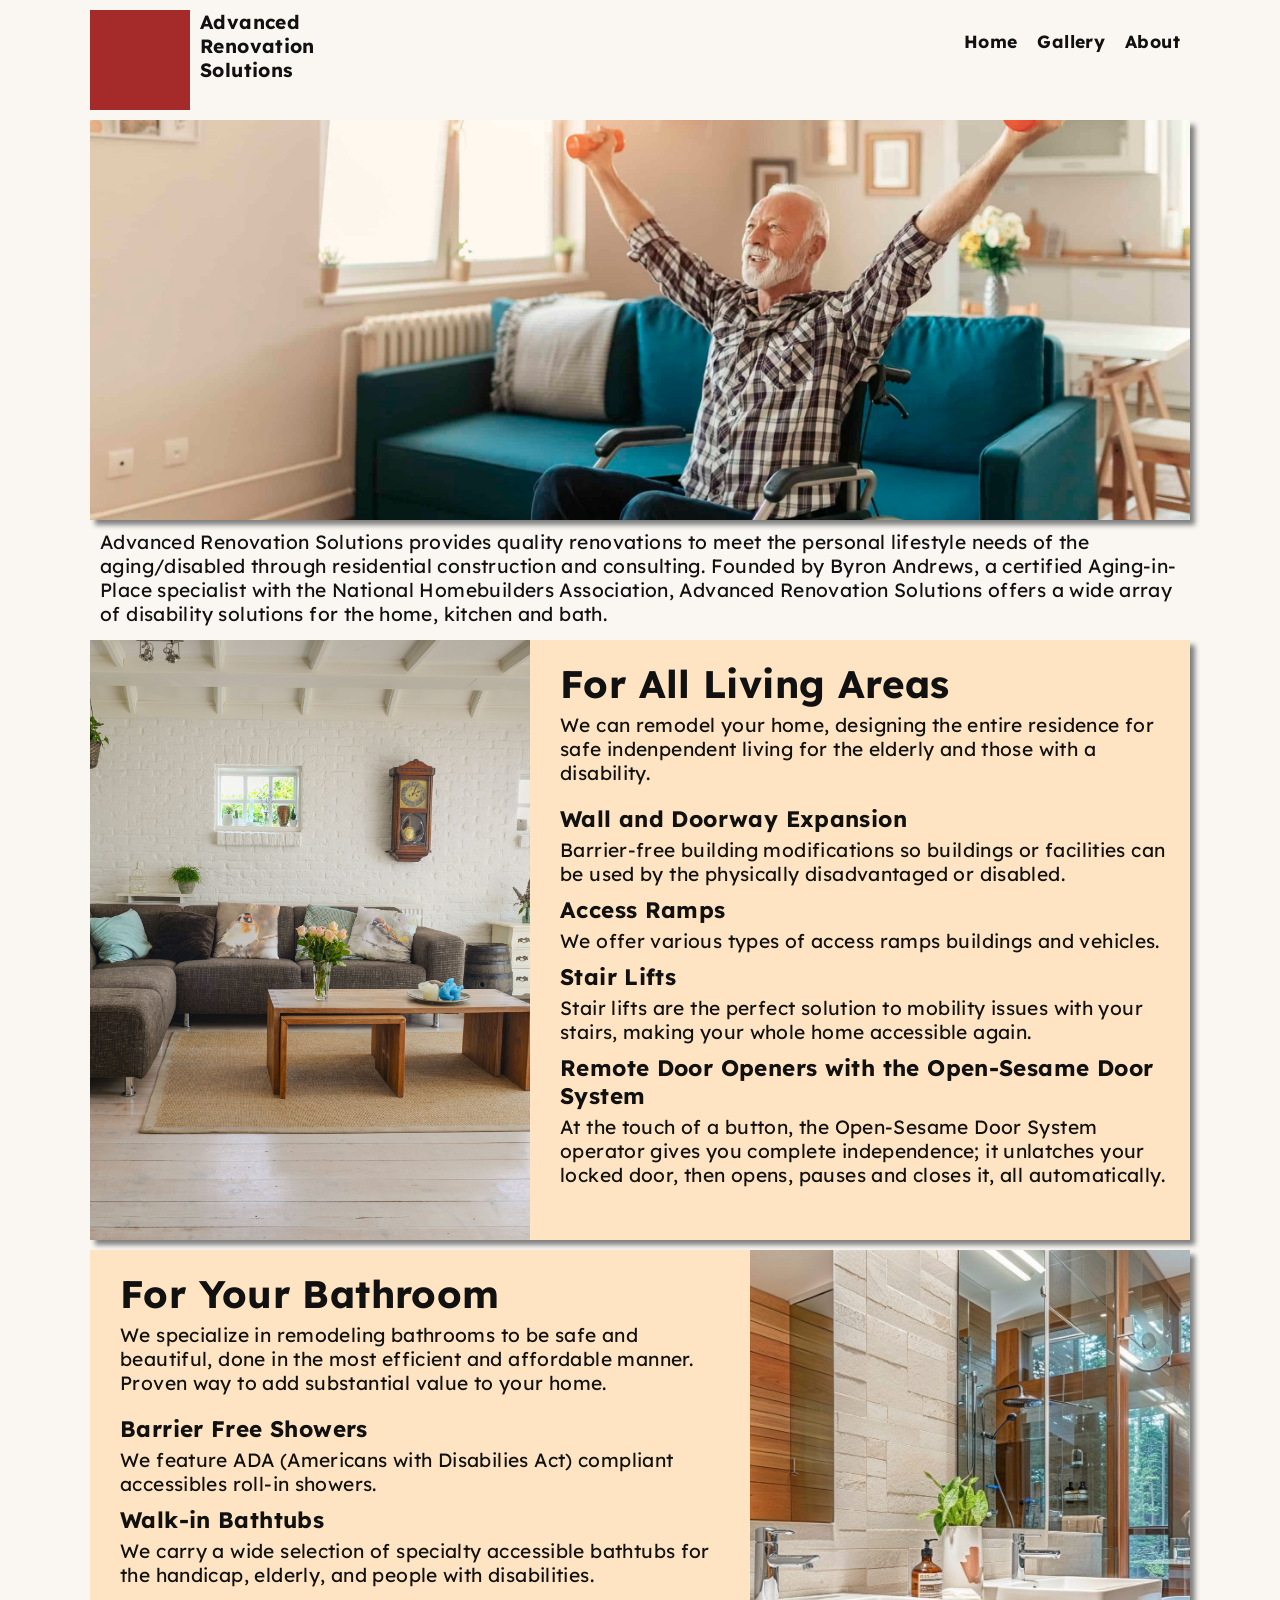
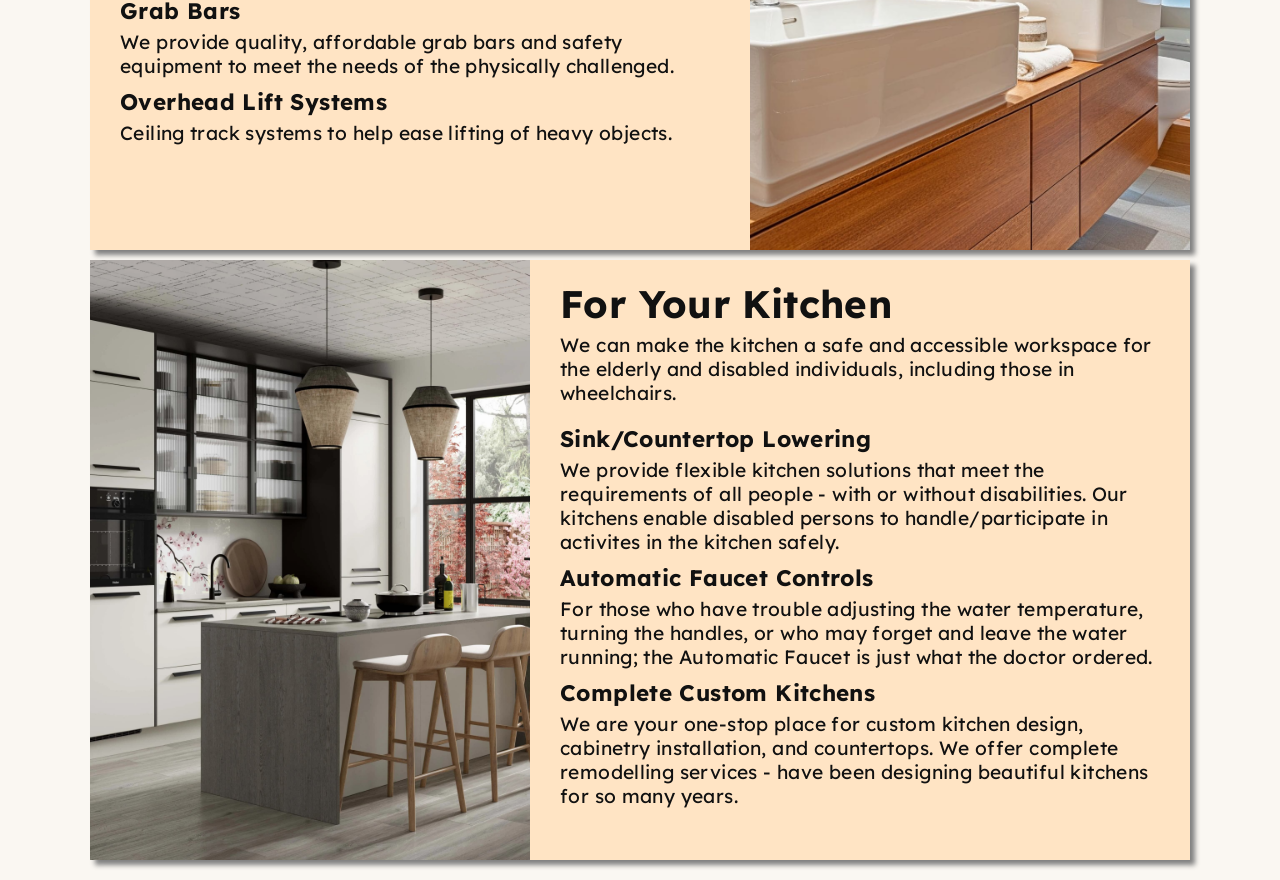
==== commit 24b602a3: "Remove About section from homepage." ====
--- a/index.html
+++ b/index.html
@@ -97,43 +97,6 @@
                         <p> We are your one-stop place for custom kitchen design, cabinetry installation, and countertops. We offer complete remodelling services - have been designing beautiful kitchens for so many years. </p>
                     </div>
                 </div>
-                <div class="about">
-                    <h1> About Us </h1>
-                    <p> What motivated Byron Andrews to start Advanced Renovation Solutions was not just the idea of making a profit, but the dire need of a dear family member. On July 4th, 1980, Byron pulled his brother from the bottom of a river, an accident that would ultimately leave his brother a quadriplegic. </p>
-                    <p> After much research, Byron Andrews and his father realized that not many construction companies were familiar with codes and regulations that met handicap specifications. So, Byron and his father took things into their own hands, and began building objects to help his brother get around the home, and eventually they decided to use their knowledge to extend help onto others with disabilites. </p>
-                    <p> Today, Byron Andrews is one of the only few certified Aging in Place specialists in the state of Louisiana providing accessibility solutions for the aging and disabled, giving them the tools they need to live comfortably at home. </p>
-                </div>
-            </div>
-
-            <!--<div class="divider"> </div>-->
-
-            <!--Contact Section-->
-            <div class="contact">
-                <h1> Contact Us </h1>
-
-                <div class="contact-location">
-                    <h3> Location </h3>
-                    <p> Advanced Renovation Solutions LLC</p>
-                    <p> 21350 LA Highway 16 </p>
-                    <p> Denham Springs, Louisiana 70726 </p>
-                </div>
-
-                <div class="contact-numbers">
-                    <div class="phone">
-                        <h3> Phone </h3>
-                        <p> 225-791-1911 </p>
-                    </div>
-
-                    <div class="fax">
-                        <h3> Fax </h3>
-                        <p> 225-667-7997 </p>
-                    </div>
-                </div>
-
-                <div class="email">
-                    <h3> Email </h3>
-                    <p> disabilitydesign@bellsouth.net</p>
-                </div>
             </div>
         </div>
     </body>
